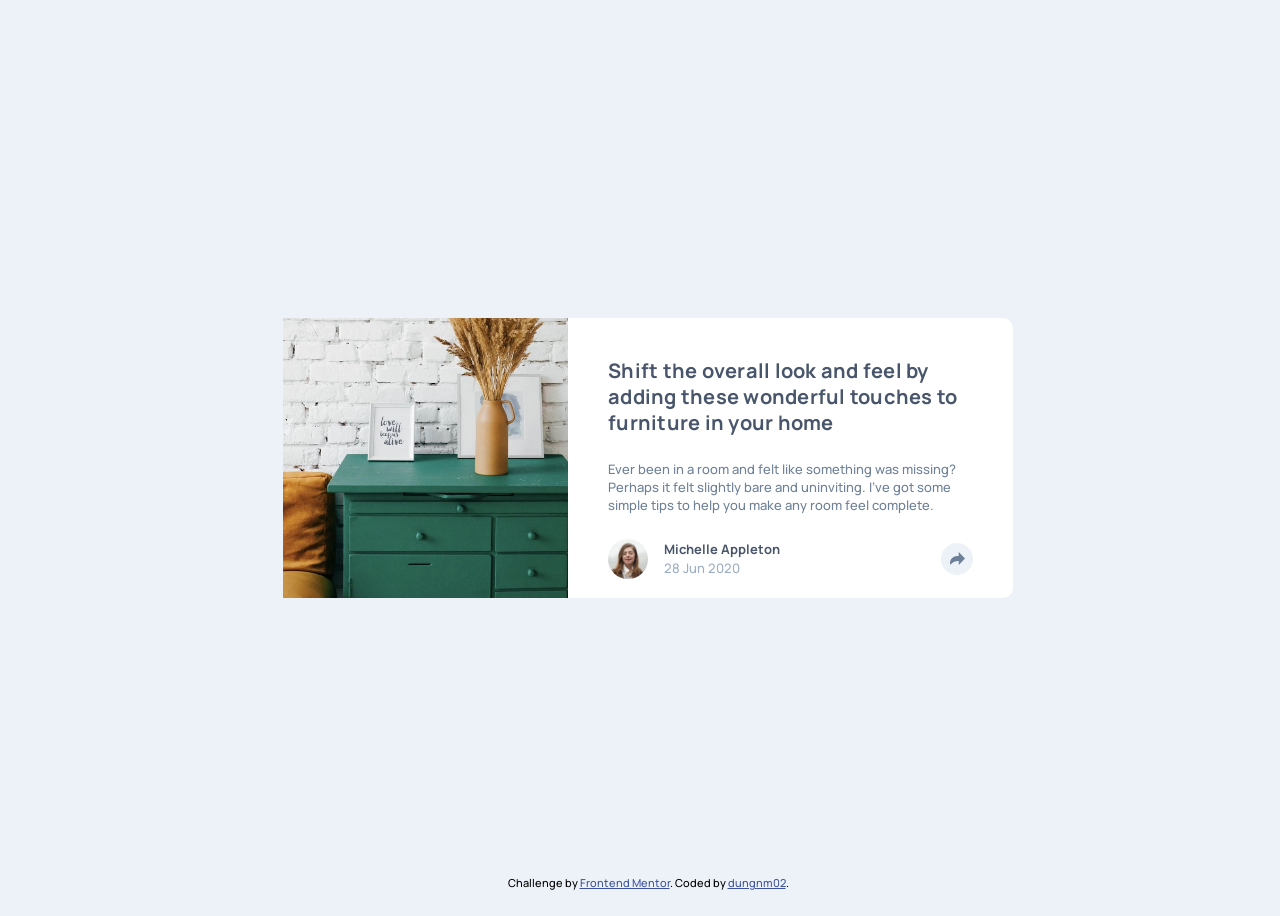
==== article-preview-component-master/article-preview-component-master/index.html @ a4925819 "chore(article-preview-component): add starter files Co-Authored-By: Claude Sonnet 5 <noreply@anthrop" ====
<!doctype html>
<html lang="en">
  <head>
    <meta charset="UTF-8" />
    <meta name="viewport" content="width=device-width, initial-scale=1.0" />
    <!-- displays site properly based on user's device -->

    <link
      rel="icon"
      type="image/png"
      sizes="32x32"
      href="./images/favicon-32x32.png"
    />
    <link rel="stylesheet" href="style.css" />
    <link rel="preconnect" href="https://fonts.googleapis.com" />
    <link rel="preconnect" href="https://fonts.gstatic.com" crossorigin />
    <link
      href="https://fonts.googleapis.com/css2?family=Manrope:wght@200..800&family=Outfit&display=swap"
      rel="stylesheet"
    />
    <link rel="script" href="script.js" />
    <title>Frontend Mentor | Article preview component</title>

    <!-- Feel free to remove these styles or customise in your own stylesheet 👍 -->
    <style>
      .attribution {
        font-size: 0.6875rem;
        text-align: center;
        position: absolute;
        bottom: 10px;
      }
      .attribution a {
        color: hsl(228, 45%, 44%);
      }
    </style>
  </head>
  <body>
    <div class="card-container">
      <img class="left-image" src="images/drawers.jpg" alt="Drawers" />
      <div class="card-content-container">
        <span class="title text-preset-1-bold">
          Shift the overall look and feel by adding these wonderful touches to
          furniture in your home
        </span>
        <span class="text-preset-2-medium description">
          Ever been in a room and felt like something was missing? Perhaps it
          felt slightly bare and uninviting. I’ve got some simple tips to help
          you make any room feel complete.
        </span>
        <div class="extra-information">
          <div class="user-information-container">
            <img
              class="avatar"
              src="images/avatar-michelle.jpg"
              alt="Michelle Appleton's avatar"
            />
            <div class="user-information">
              <span class="username text-preset-2-bold">Michelle Appleton</span>
              <span class="date text-preset-2-medium">28 Jun 2020</span>
            </div>
          </div>
          <div class="tooltip-container">
            <button class="share-button">
              <img class="share-icon" src="images/icon-share.svg" alt="Share" />
              <img
                class="hover-share-icon"
                src="images/icon-share-white.svg"
                alt="Share"
              />
            </button>
            <div class="tooltip">
              <span class="share-text text-preset-3">SHARE</span>
              <img src="images/icon-facebook.svg" alt="Facebook" />
              <img src="images/icon-twitter.svg" alt="Twitter" />
              <img src="images/icon-pinterest.svg" alt="Pinterest" />
            </div>
          </div>
        </div>
      </div>
    </div>

    <footer class="attribution text-preset-2-medium">
      Challenge by
      <a href="https://www.frontendmentor.io?ref=challenge">Frontend Mentor</a>.
      Coded by <a href="#">dungnm02</a>.
    </footer>
  </body>
</html>
---- article-preview-component-master/article-preview-component-master/style.css ----
* {
    box-sizing: border-box;
}


:root {
    --white: #FFFFFF;
    --grey900: #48556A;
    --grey500: #6E8098;
    --grey400: #9DAEC2;
    --grey200: #ECF2F8;

    --spacing-0: 0px;
    --spacing-200: 16px;
    --spacing-300: 24px;
    --spacing-400: 32px;
    --spacing-500: 40px;
    --spacing-600: 48px;
    --spacing-700: 56px;
    --spacing-800: 64px;
    --spacing-1300: 104px;
    --spacing-2000: 160px;
}

.text-preset-1-bold {
    font-family: "Manrope", sans-serif;
    font-size: 20px;
    line-height: 130%;
    letter-spacing: 0.25px;
    font-weight: bold;
}

.text-preset-2-bold {
    font-family: "Manrope", sans-serif;
    font-size: 13px;
    line-height: 140%;
    letter-spacing: 0.12%;
    font-weight: bold;
}

.text-preset-2-medium {
    font-family: "Manrope", sans-serif;
    font-size: 13px;
    line-height: 140%;
    letter-spacing: 0.12%;
    font-weight: 500;
}

.text-preset-3 {
    font-family: "Manrope", sans-serif;
    font-size: 13px;
    line-height: 140%;
    letter-spacing: 25%;
    font-weight: 500;
}

body {
    box-sizing: border-box;
    display: flex;
    flex-direction: column;
    align-items: center;
    justify-content: center;
    width: 100vw;
    height: 100vh;
    background-color: #ECF2F8;
}

.card-container {
    width: 730px;
    height: 280px;
    background-color: white;
    border-radius: 10px;
    display: flex;
    flex-direction: row;
}

.card-content-container {
    padding: 40px;
    height: 100%;
    width: 445px;
    display: flex;
    flex-direction: column;
    align-items: flex-start;
    justify-content: space-between;
    gap: 24px;
}

.title {
    color: var(--grey900);
}

.description {
    color: var(--grey500);
}

.extra-information {
    display: flex;
    align-items: center;
    justify-content: space-between;
    width: 100%;
}

.user-information-container {
    display: flex;
    align-items: center;
    justify-content: space-between;
    gap: 16px
}

.avatar {
    width: 40px;
    height: 40px;
    border-radius: 50%;
}

.user-information {
    display: flex;
    flex-direction: column;
    align-items: flex-start;
    justify-content: space-between;
}

.left-image {
    width: 285px;
    height: 280px;
    object-fit: cover;
    object-position: left;
}

.attribution {
    justify-self: flex-end;
}

.date {
    color: var(--grey400);
}

.username {
    color: var(--grey900);
}

.tooltip-container {
    position: relative;
}

.share-button {
    border-radius: 50%;
    border: 0;
    background-color: var(--grey200);
    width: 32px;
    height: 32px;
    padding: 9px 8px 10px 9px;
}

.share-button:hover {
    background-color: var(--grey500);
    cursor: pointer;
    padding: 9px 8px 10px 9px;

}

.share-button img {
    width: 15px;
    height: 12.97px;
}

.hover-share-icon {
    display: none;
}

.share-button:hover .share-icon {
    display: none;
}

.share-button:hover .hover-share-icon {
    display: inline-block;
}

.tooltip {
    width: 248px;
    height: 55px;
    position: absolute;
    left: 50%;
    bottom: 100%;
    transform: translateX(-50%);
    visibility: hidden;
    display: flex;
    gap: 16px;
    justify-content: space-between;
    align-items: center;
    padding: 18px 38px;
    border-radius: 10px;
    margin-bottom: 25px;
}

.tooltip::after {
    position: absolute;
    width: 0;
    height: 0;
    left: 50%;
    top: 100%;
    transform: translateX(-50%);
    content: "";
    border-bottom: 0;
    border-left: 12px solid transparent;
    border-right: 12px solid transparent;
    border-top: 12px solid var(--grey900);
}

.tooltip img {
    width: 20px;
    height: 20px;
}

.tooltip-container:hover .tooltip {
    visibility: visible;
    background-color: var(--grey900);
}

.share-text {
    color: var(--grey400);
    margin-right: 8px;
}


@media (max-width: 768px) {
    .card-container {
        width: 608px;
        height: 346px;
    }

    .left-image {
        width: 229px;
        height: 346px;
        object-fit: cover;
        object-position: center;
    }

    .card-content-container {
        padding: 32px 41px 36px 41px;
        width: 379px;
    }
}

@media (max-width: 375px) {
    .card-container {
        width: 327px;
        height: 538px;
        gap: 32px;
        flex-direction: column;

    }

    .left-image {
        width: 327px;
        height: 200px;
        object-fit: cover;
        object-position: center;
    }

    .card-content-container {
        margin: 0px 30px 0px 30px;
        padding: 0px;
        width: fit-content;
        height: fit-content;
        justify-content: space-between;
        gap: 24px;
    }

    .extra-information {
        margin-top: 24px;
    }

    .tooltip::after {
        display: none;
    }

    .tooltip {
        position: static;
        visibility: visible;
        display: none;
    }

    .tooltip-container:hover .tooltip {
        display: block;
        background-color: var(--grey900);
    }
}
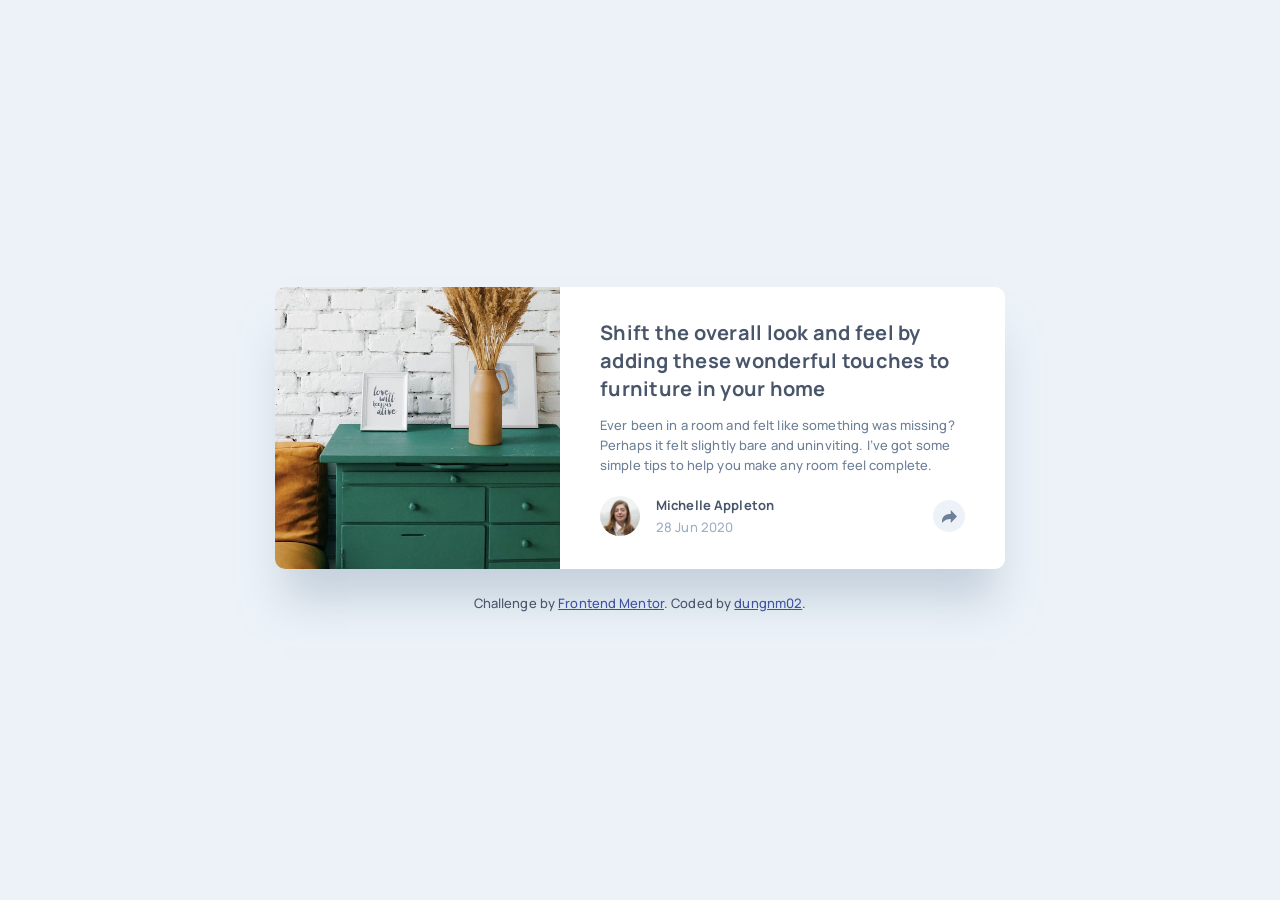
==== commit 4e217de2: "fix(article-preview-component): repair responsive layout and a11y Deviations from the design: - Hero" ====
--- a/article-preview-component-master/article-preview-component-master/index.html
+++ b/article-preview-component-master/article-preview-component-master/index.html
@@ -15,74 +15,97 @@
     <link rel="preconnect" href="https://fonts.googleapis.com" />
     <link rel="preconnect" href="https://fonts.gstatic.com" crossorigin />
     <link
-      href="https://fonts.googleapis.com/css2?family=Manrope:wght@200..800&family=Outfit&display=swap"
+      href="https://fonts.googleapis.com/css2?family=Manrope:wght@500;700&display=swap"
       rel="stylesheet"
     />
-    <link rel="script" href="script.js" />
     <title>Frontend Mentor | Article preview component</title>
 
-    <!-- Feel free to remove these styles or customise in your own stylesheet 👍 -->
-    <style>
-      .attribution {
-        font-size: 0.6875rem;
-        text-align: center;
-        position: absolute;
-        bottom: 10px;
-      }
-      .attribution a {
-        color: hsl(228, 45%, 44%);
-      }
-    </style>
+    <script type="module" src="script.js"></script>
   </head>
   <body>
-    <div class="card-container">
-      <img class="left-image" src="images/drawers.jpg" alt="Drawers" />
-      <div class="card-content-container">
-        <span class="title text-preset-1-bold">
-          Shift the overall look and feel by adding these wonderful touches to
-          furniture in your home
-        </span>
-        <span class="text-preset-2-medium description">
-          Ever been in a room and felt like something was missing? Perhaps it
-          felt slightly bare and uninviting. I’ve got some simple tips to help
-          you make any room feel complete.
-        </span>
-        <div class="extra-information">
-          <div class="user-information-container">
-            <img
-              class="avatar"
-              src="images/avatar-michelle.jpg"
-              alt="Michelle Appleton's avatar"
-            />
-            <div class="user-information">
-              <span class="username text-preset-2-bold">Michelle Appleton</span>
-              <span class="date text-preset-2-medium">28 Jun 2020</span>
+    <main>
+      <article class="card-container">
+        <img
+          class="left-image"
+          src="images/drawers.jpg"
+          alt="A wooden chest of drawers styled with a potted plant, stacked books and framed art"
+        />
+        <div class="card-content-container">
+          <h1 class="title text-preset-1-bold">
+            Shift the overall look and feel by adding these wonderful touches to
+            furniture in your home
+          </h1>
+          <p class="text-preset-2-medium description">
+            Ever been in a room and felt like something was missing? Perhaps it
+            felt slightly bare and uninviting. I’ve got some simple tips to help
+            you make any room feel complete.
+          </p>
+          <div class="extra-information">
+            <div class="user-information-container">
+              <img class="avatar" src="images/avatar-michelle.jpg" alt="" />
+              <div class="user-information">
+                <span class="username text-preset-2-bold"
+                  >Michelle Appleton</span
+                >
+                <time datetime="2020-06-28" class="date text-preset-2-medium"
+                  >28 Jun 2020</time
+                >
+              </div>
             </div>
-          </div>
-          <div class="tooltip-container">
-            <button class="share-button">
-              <img class="share-icon" src="images/icon-share.svg" alt="Share" />
-              <img
-                class="hover-share-icon"
-                src="images/icon-share-white.svg"
-                alt="Share"
-              />
-            </button>
-            <div class="tooltip">
-              <span class="share-text text-preset-3">SHARE</span>
-              <img src="images/icon-facebook.svg" alt="Facebook" />
-              <img src="images/icon-twitter.svg" alt="Twitter" />
-              <img src="images/icon-pinterest.svg" alt="Pinterest" />
+            <div class="tooltip-container">
+              <!-- The trigger precedes the panel it controls so that tabbing
+                   forward from the button reaches the share links. -->
+              <button
+                class="share-button"
+                type="button"
+                aria-label="Share"
+                aria-expanded="false"
+                aria-controls="share-panel"
+              >
+                <img class="share-icon" src="images/icon-share.svg" alt="" />
+                <img
+                  class="share-icon-active"
+                  src="images/icon-share-white.svg"
+                  alt=""
+                />
+              </button>
+              <div class="tooltip" id="share-panel">
+                <span class="share-text text-preset-3">Share</span>
+                <a
+                  href="https://www.facebook.com/sharer/sharer.php?u=https%3A%2F%2Fdungnm02.github.io%2Ffrontend-mentor%2Farticle-preview-component-master%2Farticle-preview-component-master%2F"
+                  target="_blank"
+                  rel="noopener noreferrer"
+                  aria-label="Share on Facebook"
+                >
+                  <img src="images/icon-facebook.svg" alt="" />
+                </a>
+                <a
+                  href="https://twitter.com/intent/tweet?url=https%3A%2F%2Fdungnm02.github.io%2Ffrontend-mentor%2Farticle-preview-component-master%2Farticle-preview-component-master%2F&amp;text=Shift%20the%20overall%20look%20and%20feel%20by%20adding%20these%20wonderful%20touches%20to%20furniture%20in%20your%20home"
+                  target="_blank"
+                  rel="noopener noreferrer"
+                  aria-label="Share on Twitter"
+                >
+                  <img src="images/icon-twitter.svg" alt="" />
+                </a>
+                <a
+                  href="https://www.pinterest.com/pin/create/button/?url=https%3A%2F%2Fdungnm02.github.io%2Ffrontend-mentor%2Farticle-preview-component-master%2Farticle-preview-component-master%2F&amp;description=Shift%20the%20overall%20look%20and%20feel%20by%20adding%20these%20wonderful%20touches%20to%20furniture%20in%20your%20home"
+                  target="_blank"
+                  rel="noopener noreferrer"
+                  aria-label="Share on Pinterest"
+                >
+                  <img src="images/icon-pinterest.svg" alt="" />
+                </a>
+              </div>
             </div>
           </div>
         </div>
-      </div>
-    </div>
+      </article>
+    </main>
 
     <footer class="attribution text-preset-2-medium">
       Challenge by
       <a href="https://www.frontendmentor.io?ref=challenge">Frontend Mentor</a>.
-      Coded by <a href="#">dungnm02</a>.
+      Coded by <a href="https://github.com/dungnm02">dungnm02</a>.
     </footer>
   </body>
 </html>
--- a/article-preview-component-master/article-preview-component-master/style.css
+++ b/article-preview-component-master/article-preview-component-master/style.css
@@ -1,288 +1,353 @@
-* {
-    box-sizing: border-box;
-}
-
+*,
+*::before,
+*::after {
+  box-sizing: border-box;
+}
+
+h1,
+p,
+body {
+  margin: 0;
+}
+
+img {
+  display: block;
+  max-width: 100%;
+}
 
 :root {
-    --white: #FFFFFF;
-    --grey900: #48556A;
-    --grey500: #6E8098;
-    --grey400: #9DAEC2;
-    --grey200: #ECF2F8;
-
-    --spacing-0: 0px;
-    --spacing-200: 16px;
-    --spacing-300: 24px;
-    --spacing-400: 32px;
-    --spacing-500: 40px;
-    --spacing-600: 48px;
-    --spacing-700: 56px;
-    --spacing-800: 64px;
-    --spacing-1300: 104px;
-    --spacing-2000: 160px;
-}
+  --white: #ffffff;
+  --grey900: hsl(217, 19%, 35%);
+  --grey500: hsl(214, 17%, 51%);
+  --grey400: hsl(212, 23%, 69%);
+  --grey200: hsl(210, 46%, 95%);
+  --link: hsl(228, 45%, 44%);
+  --shadow-color: hsla(212, 23%, 69%, 0.5);
+
+  --radius: 10px;
+
+  /* Padding is tokenised per side because the mobile share bar bleeds out to
+     the card edges with negative margins and has to cancel it exactly. */
+  --card-padding-inline: 32px;
+  --card-padding-top: 36px;
+  --card-padding-bottom: 16px;
+
+  /* The title is one responsive preset, not a preset plus two overrides. */
+  --title-size: 1rem;
+  --title-line-height: 1.5;
+
+  /* The design's vertical rhythm is not a uniform stack gap: 12px from title
+     to description, then a wider step down to the author row. */
+  --gap-stack: 12px;
+  --gap-author-row: 32px;
+}
+
+/* Below ~340px the share bar runs out of room (it needs 206.5px of content
+   box), so buy back 16px of card padding rather than letting the button
+   collide with the Pinterest icon. */
+@media (max-width: 21.25rem) {
+  :root {
+    --card-padding-inline: 24px;
+  }
+}
+
+/* --- Type presets (from the design tokens) --- */
 
 .text-preset-1-bold {
-    font-family: "Manrope", sans-serif;
-    font-size: 20px;
-    line-height: 130%;
-    letter-spacing: 0.25px;
-    font-weight: bold;
+  font-size: var(--title-size);
+  line-height: var(--title-line-height);
+  letter-spacing: 0.0125em;
+  font-weight: 700;
 }
 
 .text-preset-2-bold {
-    font-family: "Manrope", sans-serif;
-    font-size: 13px;
-    line-height: 140%;
-    letter-spacing: 0.12%;
-    font-weight: bold;
+  font-size: 0.8125rem;
+  line-height: 1.55;
+  letter-spacing: 0.0092em;
+  font-weight: 700;
 }
 
 .text-preset-2-medium {
-    font-family: "Manrope", sans-serif;
-    font-size: 13px;
-    line-height: 140%;
-    letter-spacing: 0.12%;
-    font-weight: 500;
+  font-size: 0.8125rem;
+  line-height: 1.55;
+  letter-spacing: 0.0092em;
+  font-weight: 500;
 }
 
 .text-preset-3 {
-    font-family: "Manrope", sans-serif;
-    font-size: 13px;
-    line-height: 140%;
-    letter-spacing: 25%;
-    font-weight: 500;
-}
+  font-size: 0.8125rem;
+  line-height: 1.55;
+  letter-spacing: 0.3846em;
+  font-weight: 500;
+  text-transform: uppercase;
+}
+
+/* --- Page --- */
 
 body {
-    box-sizing: border-box;
+  min-height: 100vh;
+  min-height: 100svh;
+  display: flex;
+  flex-direction: column;
+  align-items: center;
+  justify-content: center;
+  gap: 24px;
+  padding: 24px;
+  background-color: var(--grey200);
+  font-family: "Manrope", sans-serif;
+  font-size: 0.8125rem;
+}
+
+/* --- Card --- */
+
+.card-container {
+  display: flex;
+  flex-direction: column;
+  width: 100%;
+  max-width: 327px;
+  background-color: var(--white);
+  border-radius: var(--radius);
+  box-shadow: 0 40px 40px -10px var(--shadow-color);
+}
+
+.left-image {
+  width: 100%;
+  height: 200px;
+  object-fit: cover;
+  object-position: center 20%;
+  border-radius: var(--radius) var(--radius) 0 0;
+}
+
+.card-content-container {
+  display: flex;
+  flex-direction: column;
+  gap: var(--gap-stack);
+  padding: var(--card-padding-top) var(--card-padding-inline)
+    var(--card-padding-bottom);
+}
+
+.title {
+  color: var(--grey900);
+}
+
+.description {
+  color: var(--grey500);
+}
+
+/* --- Footer row: author + share --- */
+
+.extra-information {
+  display: flex;
+  align-items: center;
+  justify-content: space-between;
+  margin-top: calc(var(--gap-author-row) - var(--gap-stack));
+}
+
+.user-information-container {
+  display: flex;
+  align-items: center;
+  gap: 16px;
+}
+
+.avatar {
+  width: 40px;
+  height: 40px;
+  border-radius: 50%;
+}
+
+.user-information {
+  display: flex;
+  flex-direction: column;
+  gap: 2px;
+}
+
+.username {
+  color: var(--grey900);
+}
+
+.date {
+  color: var(--grey400);
+}
+
+/* --- Share button --- */
+
+.share-button {
+  flex-shrink: 0;
+  display: grid;
+  place-items: center;
+  width: 32px;
+  height: 32px;
+  padding: 0;
+  border: 0;
+  border-radius: 50%;
+  background-color: var(--grey200);
+  cursor: pointer;
+}
+
+.share-button:focus-visible {
+  outline: 2px solid var(--grey500);
+  outline-offset: 2px;
+}
+
+.share-button img {
+  width: 15px;
+  height: 13px;
+}
+
+.share-icon-active {
+  display: none;
+}
+
+/* Hover darkens and flips to the white icon (4.09:1) — lightening the
+   background would have dropped the icon below the 3:1 non-text minimum. */
+.share-button:hover,
+.is-share-open .share-button {
+  background-color: var(--grey500);
+}
+
+.share-button:hover .share-icon,
+.is-share-open .share-icon {
+  display: none;
+}
+
+.share-button:hover .share-icon-active,
+.is-share-open .share-icon-active {
+  display: block;
+}
+
+/* --- Share panel --- */
+
+.tooltip-container {
+  display: contents;
+}
+
+.tooltip {
+  display: none;
+  align-items: center;
+  gap: 16px;
+  /* The panel follows its trigger in the DOM so tab order is correct; on
+     mobile it is painted to the left of the button again. */
+  order: -1;
+}
+
+.tooltip img {
+  flex-shrink: 0;
+  width: 20px;
+  height: auto;
+}
+
+.share-text {
+  color: var(--grey400);
+}
+
+.is-share-open .tooltip {
+  display: flex;
+}
+
+/* --- Mobile share panel: dark bar filling the bottom of the card --- */
+
+@media (max-width: 47.9375rem) {
+  .is-share-open .user-information-container {
+    display: none;
+  }
+
+  .is-share-open .extra-information {
+    margin-inline: calc(-1 * var(--card-padding-inline));
+    margin-bottom: calc(-1 * var(--card-padding-bottom));
+    padding: 16px var(--card-padding-inline);
+    background-color: var(--grey900);
+    border-radius: 0 0 var(--radius) var(--radius);
+  }
+}
+
+/* --- Attribution --- */
+
+.attribution {
+  text-align: center;
+  color: var(--grey900);
+}
+
+.attribution a {
+  color: var(--link);
+}
+
+/* --- Desktop --- */
+
+@media (min-width: 48rem) {
+  :root {
+    --card-padding-inline: 40px;
+    --card-padding-top: 32px;
+    --card-padding-bottom: 32px;
+    --title-size: 1.25rem;
+    --title-line-height: 1.4;
+    --gap-author-row: 20px;
+  }
+
+  .card-container {
+    flex-direction: row;
+    max-width: 730px;
+    min-height: 280px;
+  }
+
+  .left-image {
+    flex-shrink: 0;
+    align-self: stretch;
+    width: 285px;
+    height: auto;
+    object-position: left;
+    border-radius: var(--radius) 0 0 var(--radius);
+  }
+
+  /* Share panel becomes a tooltip floating above the button */
+  .tooltip-container {
+    display: block;
+    position: relative;
+  }
+
+  .tooltip {
     display: flex;
-    flex-direction: column;
-    align-items: center;
-    justify-content: center;
-    width: 100vw;
-    height: 100vh;
-    background-color: #ECF2F8;
-}
-
-.card-container {
-    width: 730px;
-    height: 280px;
-    background-color: white;
-    border-radius: 10px;
-    display: flex;
-    flex-direction: row;
-}
-
-.card-content-container {
-    padding: 40px;
-    height: 100%;
-    width: 445px;
-    display: flex;
-    flex-direction: column;
-    align-items: flex-start;
-    justify-content: space-between;
-    gap: 24px;
-}
-
-.title {
-    color: var(--grey900);
-}
-
-.description {
-    color: var(--grey500);
-}
-
-.extra-information {
-    display: flex;
-    align-items: center;
-    justify-content: space-between;
-    width: 100%;
-}
-
-.user-information-container {
-    display: flex;
-    align-items: center;
-    justify-content: space-between;
-    gap: 16px
-}
-
-.avatar {
-    width: 40px;
-    height: 40px;
-    border-radius: 50%;
-}
-
-.user-information {
-    display: flex;
-    flex-direction: column;
-    align-items: flex-start;
-    justify-content: space-between;
-}
-
-.left-image {
-    width: 285px;
-    height: 280px;
-    object-fit: cover;
-    object-position: left;
-}
-
-.attribution {
-    justify-self: flex-end;
-}
-
-.date {
-    color: var(--grey400);
-}
-
-.username {
-    color: var(--grey900);
-}
-
-.tooltip-container {
-    position: relative;
-}
-
-.share-button {
-    border-radius: 50%;
-    border: 0;
-    background-color: var(--grey200);
-    width: 32px;
-    height: 32px;
-    padding: 9px 8px 10px 9px;
-}
-
-.share-button:hover {
-    background-color: var(--grey500);
-    cursor: pointer;
-    padding: 9px 8px 10px 9px;
-
-}
-
-.share-button img {
-    width: 15px;
-    height: 12.97px;
-}
-
-.hover-share-icon {
-    display: none;
-}
-
-.share-button:hover .share-icon {
-    display: none;
-}
-
-.share-button:hover .hover-share-icon {
-    display: inline-block;
-}
-
-.tooltip {
+    visibility: hidden;
+    position: absolute;
+    bottom: calc(100% + 26px);
     width: 248px;
-    height: 55px;
+    padding: 18px 36px;
+    background-color: var(--grey900);
+    border-radius: var(--radius);
+    box-shadow: 0 10px 10px var(--shadow-color);
+    /* Right-anchored by default: a centred 248px panel does not fit inside
+       the viewport between 768px and 895px and would force a horizontal
+       scrollbar while clipping the last icon. */
+    right: -8px;
+  }
+
+  .tooltip::after {
+    content: "";
     position: absolute;
-    left: 50%;
-    bottom: 100%;
-    transform: translateX(-50%);
-    visibility: hidden;
-    display: flex;
-    gap: 16px;
-    justify-content: space-between;
-    align-items: center;
-    padding: 18px 38px;
-    border-radius: 10px;
-    margin-bottom: 25px;
-}
-
-.tooltip::after {
-    position: absolute;
+    top: 100%;
+    right: 12px;
     width: 0;
     height: 0;
-    left: 50%;
-    top: 100%;
-    transform: translateX(-50%);
-    content: "";
-    border-bottom: 0;
     border-left: 12px solid transparent;
     border-right: 12px solid transparent;
     border-top: 12px solid var(--grey900);
-}
-
-.tooltip img {
-    width: 20px;
-    height: 20px;
-}
-
-.tooltip-container:hover .tooltip {
+  }
+
+  .is-share-open .tooltip {
     visibility: visible;
-    background-color: var(--grey900);
-}
-
-.share-text {
-    color: var(--grey400);
-    margin-right: 8px;
-}
-
-
-@media (max-width: 768px) {
-    .card-container {
-        width: 608px;
-        height: 346px;
-    }
-
-    .left-image {
-        width: 229px;
-        height: 346px;
-        object-fit: cover;
-        object-position: center;
-    }
-
-    .card-content-container {
-        padding: 32px 41px 36px 41px;
-        width: 379px;
-    }
-}
-
-@media (max-width: 375px) {
-    .card-container {
-        width: 327px;
-        height: 538px;
-        gap: 32px;
-        flex-direction: column;
-
-    }
-
-    .left-image {
-        width: 327px;
-        height: 200px;
-        object-fit: cover;
-        object-position: center;
-    }
-
-    .card-content-container {
-        margin: 0px 30px 0px 30px;
-        padding: 0px;
-        width: fit-content;
-        height: fit-content;
-        justify-content: space-between;
-        gap: 24px;
-    }
-
-    .extra-information {
-        margin-top: 24px;
-    }
-
-    .tooltip::after {
-        display: none;
-    }
-
-    .tooltip {
-        position: static;
-        visibility: visible;
-        display: none;
-    }
-
-    .tooltip-container:hover .tooltip {
-        display: block;
-        background-color: var(--grey900);
-    }
-}+  }
+}
+
+/* From 896px up the centred panel fits, which is what the 1440px design shows. */
+@media (min-width: 56rem) {
+  .tooltip {
+    right: auto;
+    left: 50%;
+    transform: translateX(-50%);
+  }
+
+  .tooltip::after {
+    right: auto;
+    left: 50%;
+    transform: translateX(-50%);
+  }
+}
